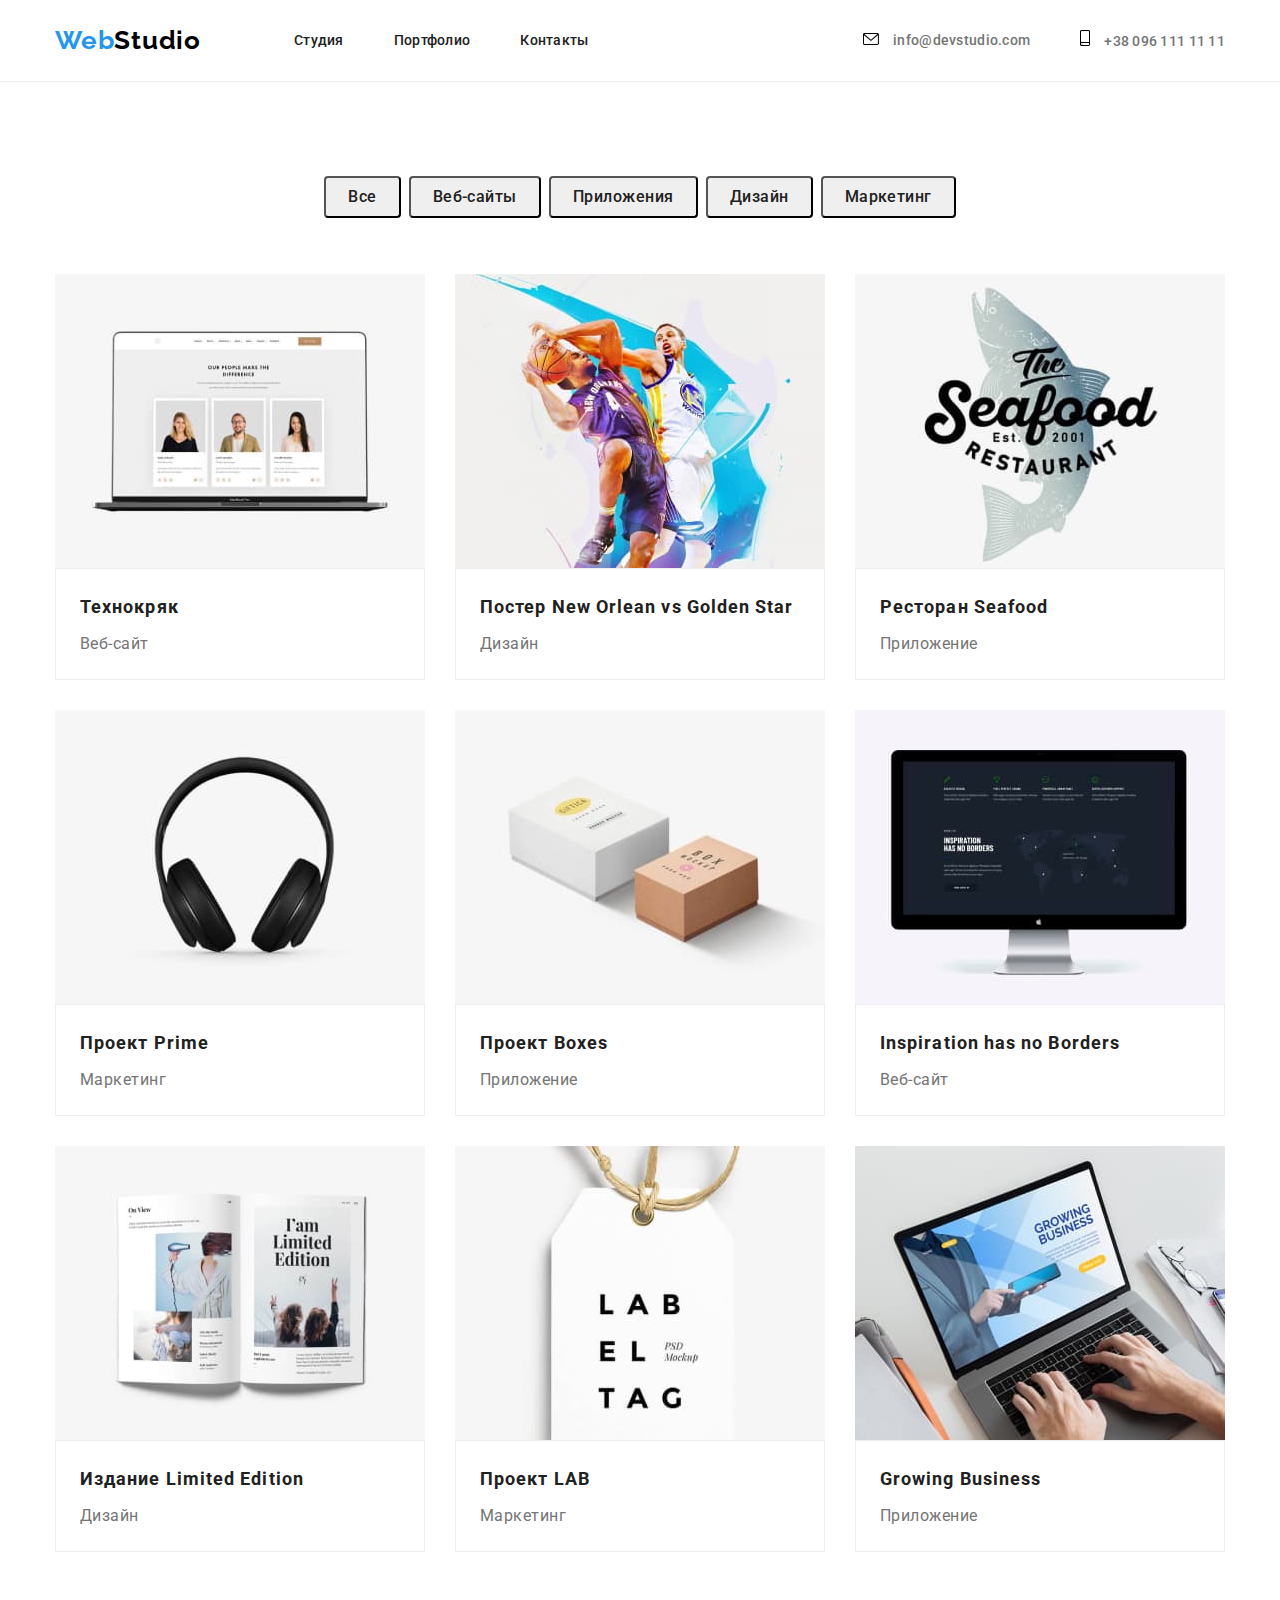
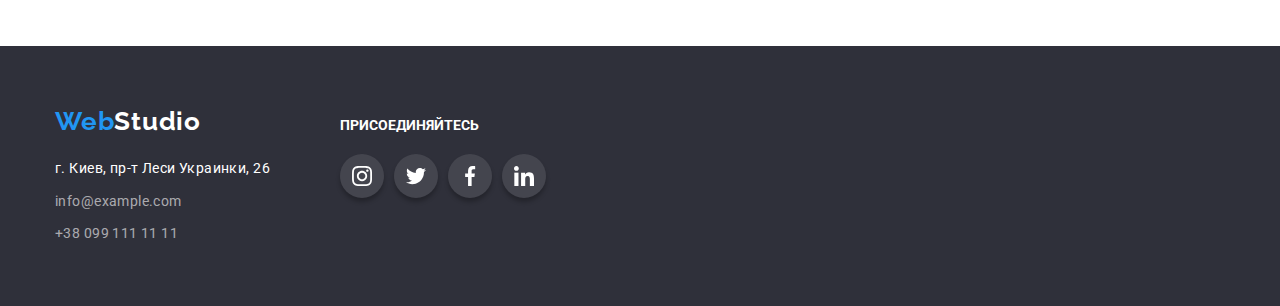
==== portfolio.html @ 536eae1a "hw" ====
<!DOCTYPE html>
<html lang="ru">
  <head>
    <meta charset="UTF-8" />
    <meta http-equiv="X-UA-Compatible" content="IE=edge" />
    <meta name="viewport" content="width=device-width, initial-scale=1.0" />
    <title>Портфолио</title>
    <link rel="preconnect" href="https://fonts.googleapis.com" />
    <link rel="preconnect" href="https://fonts.gstatic.com" crossorigin />
    <link
      href="https://fonts.googleapis.com/css2?family=Raleway:wght@700&family=Roboto:wght@400;500;700;900&display=swap"
      rel="stylesheet"
    />
    <link rel="stylesheet" href="https://cdn.jsdelivr.net/npm/modern-normalize@1.1.0/modern-normalize.min.css">
    <link rel="stylesheet" href="./css/styles.css" />
  </head>
  <body>
    <!--Шапка-->
    <header class="page-header">
      <div class="container page-header-container">
        <nav class="page-nav link">
         <a href="" lang="en" class="logo link"><span class="acsent-logo">Web</span>Studio</a> 
         <ul class="menu-list  list" > 
           <li class="menu-li">
             <a class="menu-link" href="./index.html">Студия</a>
           </li>
           <li class="menu-li">
             <a class="menu-link" href="./portfolio.html">Портфолио</a>
           </li>
           <li class="menu-li">
             <a class="menu-link" href="">Контакты</a>
           </li>
         </ul>
       </nav> 
       <ul class="list contacts-list">
         <li class="contacts-li">
          <svg class="contacts-icon"  width="16" height="12">
            <use href="./images/svg/sprite.svg#e-mail"></use>
          </svg>
         <a class="email link" href="mailto:info@devstudio.com">info@devstudio.com</a>
         </li>
         <li class="contacts-li">
          <svg class="contacts-icon"  width="10" height="16">
            <use href="./images/svg/sprite.svg#smartphone"></use>
          </svg>
         <a class="phone-number link"  href="tel:+380961111111">+38 096 111 11 11</a>
         </li>
       </ul>
       </div> 
    </header>
  
    <!-- Контент Портфолио-->
    <main>
            <section class="section">
        <div class="container">
            <h1 class="title-products">Портфолио компании</h1>
            <!--Конопки-->
          <ul class="all-button  list">
          <li  class="products-button-list">
            <button class="products-button" type="button">Все</button>
          </li>
          <li class="products-button-list">
            <button class="products-button" type="button">Веб-сайты</button>
          </li>
          <li class="products-button-list">
            <button class="products-button" type="button">Приложения</button>
          </li>
          <li class="products-button-list">
            <button class="products-button" type="button">Дизайн</button>
          </li>
          <li class="products-button-list">
            <button class="products-button" type="button">Маркетинг</button>
          </li>
        </ul> 

        <!-- Продукты компании-->
         <ul class="products-list  list">
          <li class="products-list-li">
            <a  class="link" href="">
              <img
                src="./images/companyportfol/technocrack.jpg"
                alt="На фото изображен открытый ноутбук"
                width="370"
                height="294"
              /> 
                <div class="products-dickription-list">
                <h2 class="products-title">Технокряк</h2>
                <p class="products-text">Веб-сайт</p>  
                </div>
            </a>
          </li>
          <li class="products-list-li ">
            <a  class="link" href="">
              <img
                src="./images/companyportfol/nbaposter.jpg"
                alt="На фото изображен баскетбольный постер"
                width="370"
                height="294"
              />
              <div class="products-dickription-list">
               <h2 class="products-title">Постер <span lang="en">New Orlean vs Golden Star </span></h2>
              <p class="products-text">Дизайн</p>  
              </div>
             
            </a>
          </li>
          <li class="products-list-li ">
            <a class="link" href="">
              <img
                src="./images/companyportfol/restoranseafood.jpg"
                alt="На фото изображен логотопи ресторана"
                width="370"
                height="294"
              />
              <div class="products-dickription-list"> 
               <h2 class="products-title">Ресторан <span lang="en">Seafood</span></h2>
            <p class="products-text">Приложение</p> 
              </div>
            </a>
          </li>
          <li class="products-list-li ">
            <a  class="link" href="">
              <img
                src="./images/companyportfol/projectprime.jpg"
                alt="На фото изображены накладные наушники"
                width="370"
                height="294"
              />
              <div class="products-dickription-list">
                <h2 class="products-title">Проект <span lang="en">Prime</span></h2>
                <p class="products-text">Маркетинг</p> 
              </div>
            </a>
          </li>
          <li class="products-list-li ">
            <a  class="link" href="">
              <img
                src="./images/companyportfol/projectbox.jpg"
                alt="На фото изображены две картонные коробки"
                width="370"
                height="294"
              />
              <div class="products-dickription-list">
                <h2 class="products-title">Проект <span lang="en">Boxes</span></h2>
                <p class="products-text">Приложение</p> 
              </div> 
            </a>
          </li>
          <li class="products-list-li ">
            <a  class="link" href="">
              <img
                src="./images/companyportfol/monitor.jpg"
                alt="На фото изображен компьютерный монитор"
                width="370"
                height="294"
              />
              <div class="products-dickription-list">
                <h2 class="products-title"><span lang="en">Inspiration has no Borders </span></h2>
                <p class="products-text">Веб-сайт</p>  
              </div>
            </a>
          </li>
          <li class="products-list-li ">
            <a  class="link" href="">
              <img
                src="./images/companyportfol/limitededition.jpg"
                alt="На фото изображен развернутый журнал"
                width="370"
                height="294"
              />
              <div class="products-dickription-list">
                <h2 class="products-title">Издание <span lang="en">Limited Edition</span></h2>
              <p class="products-text">Дизайн</p> 
              </div>
            </a>
          </li>
          <li class="products-list-li ">
            <a  class="link" href="">
              <img
                src="./images/companyportfol/projectlab.jpg"
                alt="На фото изображена торговая бирка"
                width="370"
                height="294"
              />
              <div class="products-dickription-list">
                <h2 class="products-title">Проект <span lang="en">LAB</span></h2>
                <p class="products-text">Маркетинг</p> 
              </div>
            </a>
          </li>
          <li class="products-list-li ">
            <a class="link" href="">
              <img
                src="./images/companyportfol/business.jpg"
                alt="НА фото изображен ноутбук"
                width="370"
                height="294"
              />
              <div class="products-dickription-list">
                <h2 class="products-title"><span lang="en">Growing Business</span></h2>
                <p class="products-text">Приложение</p> 
              </div>
            
            </a>
          </li>
        </ul>
      </div>    
      </section>  

    </main>
    <!-- Footer-->
    <footer class="page-footer link">
      <div class="container footer-container">
        <div class="footer-add-container">
         <a href="" lang="en" class="logo-footer link"
         ><span class="acsent-logo-footer">Web</span>Studio</a>
       <address class="footer-contacts link">
         <ul class="list footer-contacts-list" >
           <li class="footer-contacts-li">
             <a
               href="https://goo.gl/maps/eD5hpA3fQU3kGFGK7"
               target="_blank"
               rel="nooner "
               class="geo link"
               >г. Киев, пр-т Леси Украинки, 26</a
             >
           </li>
           <li class="footer-contacts-li">
             <a class="email-footer  link"  href="mailto:info@example.com">info@example.com</a>
           </li>
           <li class="footer-contacts-li">
             <a  class="phone-number-footer link" href="tel:+380991111111">+38 099 111 11 11</a>
           </li>
         </ul>
       </address>  
        </div>
       <div class="footer-logo">
        <h3 class="footer-social-title">ПРИСОЕДИНЯЙТЕСЬ</h3>
        <ul class="footer-icon-list list">
          <li class="footer-icon-li">
            <a href="" class="footer-icon-link">
              <svg class="footer-icon" width="20" height="20">
                <use href="./images/svg/sprite.svg#instagram"></use>
              </svg>
            </a>
          </li>
          <li class="footer-icon-li">
            <a href="" class="footer-icon-link">
              <svg class="footer-icon" width="20" height="20">
                <use href="./images/svg/sprite.svg#twitter" ></use>
              </svg>
            </a>
          </li>
          <li class="footer-icon-li">
            <a href="" class="footer-icon-link">
              <svg class="footer-icon" width="20" height="20">
                <use href="./images/svg/sprite.svg#facebook"></use>
              </svg>
            </a>
          </li>
          <li class="footer-icon-li">
            <a href="" class="footer-icon-link">
              <svg class="footer-icon" width="20" height="20">
                <use href="./images/svg/sprite.svg#linkedin"></use>
              </svg>
            </a>
          </li>
        </ul>
       </div>
       </div>
    </footer>
  </body>
</html>
---- css/styles.css ----
:root {
--primary-font: 'Roboto', sans-serif;
--secondary-font:'Raleway', sans-serif;
--headlines-color: #212121;
--primary-text-color: #757575;
--hover-background-color: #2196F3;
--hover-text-color: #2196F3;
--acsent-logo-color: #2196F3;
--primary-logo-color: #000000;
--hero-background-color: #2F303A;
--text-logo-footer: #ffffff;
--text-color-button-main: #ffffff;
--color-hero-title-h1-main: #ffffff;
--color--process-list-title: #21212121;
}

h1,h2,h3,h4,p {
    margin-top: 0;
    margin-bottom: 0;}

    ul,ol {
        margin-top: 0;
        margin-bottom: 0;
        padding-left: 0;
    }

    img {
        max-width: 100%;
        display: block;
    }

    button {
        cursor: pointer;
    }
.list {
    list-style: none;

}

.link  {
    text-decoration: none;
}

.section {
    padding-top: 94px;
    padding-bottom: 94px;
}

.container {
    width: 1200px;
    margin-left: auto;
    margin-right: auto;
    padding-left: 15px;
    padding-right: 15px;
}
body { 
    font-family: var(--primary-font);
    font-weight: 400;
}


/*=========================HEADER===================*/
.page-header {
    padding-top: 25px;
    padding-bottom: 25px;
    border-bottom:  1px solid #ECECEC;
}

.page-header-container {
    display: flex;
    align-items: center;
}


    .page-nav {
        display: flex;
        align-items: center;
    }

    .menu-list {
        display: flex;
        align-items: center;
    }

    .menu-li:not(:last-child) {
        margin-right: 50px;
    }


    

.logo {
    font-family: var(--secondary-font);
font-weight: 700;
font-size: 26px;
line-height: 1.19;
letter-spacing: 0.03em;
color:var(--primary-logo-color);
margin-right: 93px;
}

.acsent-logo {
    font-family: var(--secondary-font);
font-weight: 700;
font-size: 26px;
line-height: 1.19;
letter-spacing: 0.03em;
color: var(--acsent-logo-color);
}

.menu-link {
    text-decoration: none;
    font-weight: 500;
    font-size: 14px;
    line-height: 1.14;
    letter-spacing: 0.02em;
    color:var(--headlines-color);}
    
.menu-link:hover,
.menu-link:focus {
    color: var(--hover-text-color);
}

.contacts-list {
    display: flex;
    margin-left: auto;
    align-items: center;
    justify-content: center;
}

.contacts-li {
    align-items: center;
    justify-content: center;
}

.contacts-li:not(:last-child) {
margin-right: 50px;
} 

.contacts-li:hover .contacts-icon,
.contacts-li:focus .contacts-icon {
    fill: var(--acsent-logo-color);
}


.email {
font-family: var(--primary-font);
font-weight: 500;
font-size: 14px;
line-height: 1.14;
letter-spacing: 0.02em;
color: var(--primary-text-color);
}

.phone-number {
    font-family: var(--primary-font);
    font-weight: 500;
    font-size: 14px;
    line-height: 1.14;
    letter-spacing: 0.02em;
    color: var(--primary-text-color);
}

.contacts-icon {
    margin-right: 10px;
}

.email:hover,
.email:focus {
    color: var(--hover-text-color);
}
 .phone-number:hover,
 .phone-number:focus {
    color: var(--hover-text-color); 
 }

/*=========================HEADER=====================*/

/* ========================MAIN Studio===================*/
.hero {
    background-color:  var(--hero-background-color);
    text-align: center;
    padding-top: 200px;
    padding-bottom: 200px;
    background-image: linear-gradient(rgba(47, 48, 58, 0.4), rgba(47, 48, 58, 0.4)), url(../images/bg.jpg);
    background-size: cover;
    max-width: 1600px;
    margin: auto;
}

.hero-title{
 width: 696px;   
font-weight: 900;
font-size: 44px;
line-height: 1.36;
text-align: center;
letter-spacing: 0.06em;
text-transform: uppercase;
color: var(--color-hero-title-h1-main);
margin-left: auto;
margin-right: auto; 
margin-bottom: 30px;
}
.hero-button {
font-weight: 700;
font-size: 16px;
line-height: 1.875;
letter-spacing: 0.06em;
color: var(--text-color-button-main);
background-color: var(--hover-background-color);
border-radius: 4px;
cursor: pointer;
padding-top: 10px;
padding-right: 32px;
padding-bottom: 10px;
padding-left: 32px;
justify-content: center;
margin-left: auto;
margin-right: auto;
}


.work {
    padding-top: 0;
}

.work-container {
    display: flex;
    flex-wrap: wrap;
}

.hero-button:hover,
.hero-button:focus{
    background-color: var(--hover-background-color);
    color: var(--text-color-button-main);
    box-shadow: 0px 4px 4px rgba(0, 0, 0, 0.15);
    }

.work-process-title {
    visibility: hidden;
}
 .process-list-title {
    font-weight: 700;
    font-size: 14px;
    line-height: 1.14;
    letter-spacing: 0.03em;
    text-transform: uppercase;
    color: var(--headlines-color);
 }

 .process-text {
font-size: 14px;
line-height: 1.71;
letter-spacing: 0.03em;
color: var(--primary-text-color);
 }
 

.work-process-title {
    position: absolute; 
    width: 1px; 
    height: 1px; 
    margin: -1px; 
    border: 0; 
    padding: 0; 
    white-space: nowrap; 
    clip-path: inset(100%); 
    clip: rect(0 0 0 0); 
    overflow: hidden;
}


.work-process-div {
    display: flex;
    
}

.work-process-list {
    display: flex;
}



.process-list-title {
    margin-bottom: 10px;
}


.process-list:nth-child(1):before {
    content: '';
    background-image: url(../images/svg/antenna.svg);}

    .process-list:nth-child(2):before {
        content: '';
        background-image: url(../images/svg/clock.svg);}

        .process-list:nth-child(3):before {
            content: '';
            background-image: url(../images/svg/diagram.svg);}

            .process-list:nth-child(4):before {
                content: '';
                background-image: url(../images/svg/astronaut.svg);}

.process-list::before {
    content: '';
    height: 120px;
    width: 270px;
    background-color: 
    #F5F4FA ;
    background-repeat: no-repeat;
    background-position: center center;
    display: inline-block;
    margin-bottom: 30px;
}

.process-list:not(:last-child) {
margin-right: 30px;
}


.whatwedo-title {
    font-weight: 700;
    font-size: 36px;
    line-height: 1.16;
    text-align: center;
    letter-spacing: 0.03em;
    color: var(--headlines-color);
    margin-bottom: 50px;
    }
    


.work-list {
    display: flex;
    flex-wrap: wrap;
    gap: 30px;

}

.team {
    background-color: #F5F4FA;;
}


.team-list {
    display: flex;
    flex-wrap: wrap;
    gap: 30px;
}

.our-team {
font-weight: 700;
font-size: 36px;
line-height: 1.16;
text-align: center;
letter-spacing: 0.03em;
color: var(--headlines-color);
margin-bottom: 50px;
margin-left: auto;
margin-right: auto;
}

.team-member {
    flex-basis: calc((100% - 90px) / 4);
    box-shadow: 0px 1px 3px rgba(0, 0, 0, 0.12), 0px 1px 1px rgba(0, 0, 0, 0.14), 0px 2px 1px rgba(0, 0, 0, 0.2);
border-radius: 0px 0px 4px 4px;
}

.team-member-name {
    
    font-weight: 500;
    font-size: 16px;
    line-height: 1.1875;
    text-align: center;
    letter-spacing: 0.03em;
    color: var(--headlines-color);
    margin-bottom: 10px;

}

.team-member-div {
    padding-top: 30px;
    padding-bottom:30px;
    border: ;
}

.job-title {
font-weight: 400;
font-size: 16px;
line-height: 1.1875;
text-align: center;
letter-spacing: 0.03em;

color:var(--primary-text-color);
}

.social-icon-list {
    display: flex;
    justify-content: center;
    gap: 10px;
    margin-top: 16px;
}


.social-icon-list-link {
    display: flex;
    justify-content: center;
    align-items: center;
    width: 44px;
    height: 44px;
    border-radius: 50%;
}

.social-icon-list-icon {
    fill: #AFB1B8;
}

.social-icon-list-link:hover,
.social-icon-list-link:focus {
    background-color: #2196F3;}

.social-icon-list-link:hover .social-icon-list-icon,
.social-icon-list-link:focus .social-icon-list-icon {
    fill: #FFFFFF;
}


/* ======================Client=============================*/

.permanent-clients-title {
font-weight: 700;
font-size: 36px;
line-height: 1.16;
text-align: center;
letter-spacing: 0.03em;
color: var(--headlines-color);
margin-bottom: 50px;
}
.permanent-clients-list {
    display: flex;
    gap: 30px;
    justify-content: center;
}
.permanent-clients-link {
    display: flex;
    justify-content: space-between;
    align-items: center;
    width: 170px;
    height: 92px;
    border: 1px solid #AFB1B8;
    border-radius: 4px;
    justify-content: center;
    align-items: center;

}
.permanent-clients-icon {
    fill: #AFB1B8;
}

.permanent-clients-link:hover .permanent-clients-icon,
.permanent-clients-link:focus .permanent-clients-icon {
    fill: var(--acsent-logo-color);
}

.permanent-clients-link:hover,
.permanent-clients-link:focus {
    border: 1px solid var(--acsent-logo-color)
}



/*=========================/Client========================*/



/*==========================/MAIN STUDIO=====================*/
/*<============================MAIN PORTFOLIO=================*/

.protfolio-main-container {
    display: flex;
}

.portfolio-main-container {
    background-color: #E5E5E5;;
}

.all-button {
    display: flex;
    align-items: center;
    justify-content: center;
    margin-bottom: 56px;
}

.products-button {
    font-family: var(--primary-font);
    font-weight:  500;
    font-size: 16px;
    line-height: 1.625;
    letter-spacing: 0.03em;
    color: var(--headlines-color);
    cursor: pointer;
    border-radius: 4px;
    padding-top: 6px;
    padding-left: 22px;
    padding-bottom: 6px;
    padding-right: 22px;
}


.products-button-list:not(:last-child)  {
    margin-right: 8px;
}

.products-button:hover,
.products-button:focus {
color:var(--text-color-button-main) ;
background-color: var(--hover-background-color);
box-shadow: 0px 3px 1px rgba(0, 0, 0, 0.1), 0px 1px 2px rgba(0, 0, 0, 0.08), 0px 2px 2px rgba(0, 0, 0, 0.12);
}




.products-list {
    display: flex;
    flex-wrap: wrap;
    gap: 30px;
}

.products-list-li {
    flex-basis: calc((100% - 60px) / 3);
}


.products-dickription-list {
    padding-top: 20px;
    border: 1px solid #EEEEEE;
    padding-left: 24px;
    padding-right: 24px;
    padding-bottom: 20px;
}

.title-products {
    position: absolute; 
    width: 1px; 
    height: 1px; 
    margin: -1px; 
    border: 0; 
    padding: 0; 
    white-space: nowrap; 
    clip-path: inset(100%); 
    clip: rect(0 0 0 0); 
    overflow: hidden;
}

.products-text {
font-size: 16px;
line-height: 1.875;
letter-spacing: 0.03em;

color: var(--primary-text-color);
}

.products-title {
font-weight: 700;
font-size: 18px;
line-height: 2;
letter-spacing: 0.06em;
color: var(--headlines-color);
margin-bottom: 4px;
}

/*<=============================MAIN PORTFOLIO==================*/


/*==============================Footer========================*/

.page-footer {
    background-color: #2F303A;
    padding-top: 60px;
    padding-bottom: 60px;
}

.footer-container {
    display: flex;
}

.logo-footer {
    font-family: var(--secondary-font);
font-weight: 700;
font-size: 26px;
line-height: 1.19;
letter-spacing: 0.03em;
color: var(--text-logo-footer);
}

.footer-contacts {
    margin-top: 20px;
}

.acsent-logo-footer {
    font-family: var(--secondary-font);
font-weight: 700;
font-size: 26px;
line-height: 1.19;
letter-spacing: 0.03em;
color: var(--acsent-logo-color);
}

 .footer-contacts .geo {
font-style: normal;
    font-weight: 400;
font-size: 14px;
line-height: 1.7;
letter-spacing: 0.03em;
color: #FFFFFF;
}

.footer-contacts {
    font-style: normal;
}

.geo {
    margin-bottom: 9px;
}

.footer-contacts-list {
    display: flex;
    flex-direction: column;
}

.footer-contacts-li:not(:last-child) {
    margin-bottom: 9px;
}

.email-footer {
font-size: 14px;
line-height: 1.7;
letter-spacing: 0.03em;
color: rgba(255, 255, 255, 0.6);
margin-bottom: 9px;
}

.phone-number-footer {
font-size: 14px;
line-height: 1.7;
letter-spacing: 0.03em;
color: rgba(255, 255, 255, 0.6);
margin-bottom: 9px;  
}


.geo:hover,
.geo:focus{
    color: var(--hover-text-color);
}

.email-footer:hover,
.email-footer:focus {
    color: var(--hover-text-color);
}


.phone-number-footer:hover,
.phone-number-footer:focus {
    color: var(--hover-text-color);
}

.footer-social-title {
        font-weight: 700;
        font-size: 14px;
        line-height: 1.14;
        text-transform: uppercase;
        color: var(--text-logo-footer);
         margin-bottom: 20px;
}

.footer-logo {
    padding-top: 12px;
}
.footer-add-container {
    margin-right: 70px;
}

.footer-icon-list {
    display: flex;
    justify-content: center;
    gap: 10px;
}

.footer-icon-link {
    display: flex;
    justify-content: center;
    align-items: center;
    width: 44px;
    height: 44px;
    border-radius: 50%;
    background: rgba(255, 255, 255, 0.1);
box-shadow: 0px 4px 4px rgba(0, 0, 0, 0.25);
}

.footer-icon {
    fill: var(--text-color-button-main);
}


.footer-icon-link:hover .footer-icon,
.footer-icon-link:focus .footer-icon {
    fill: var(--text-logo-footer);
}


.footer-icon-link:hover,
.footer-icon-link:focus {
    background-color: var(--acsent-logo-color);
}








/*==============================Footer========================*/
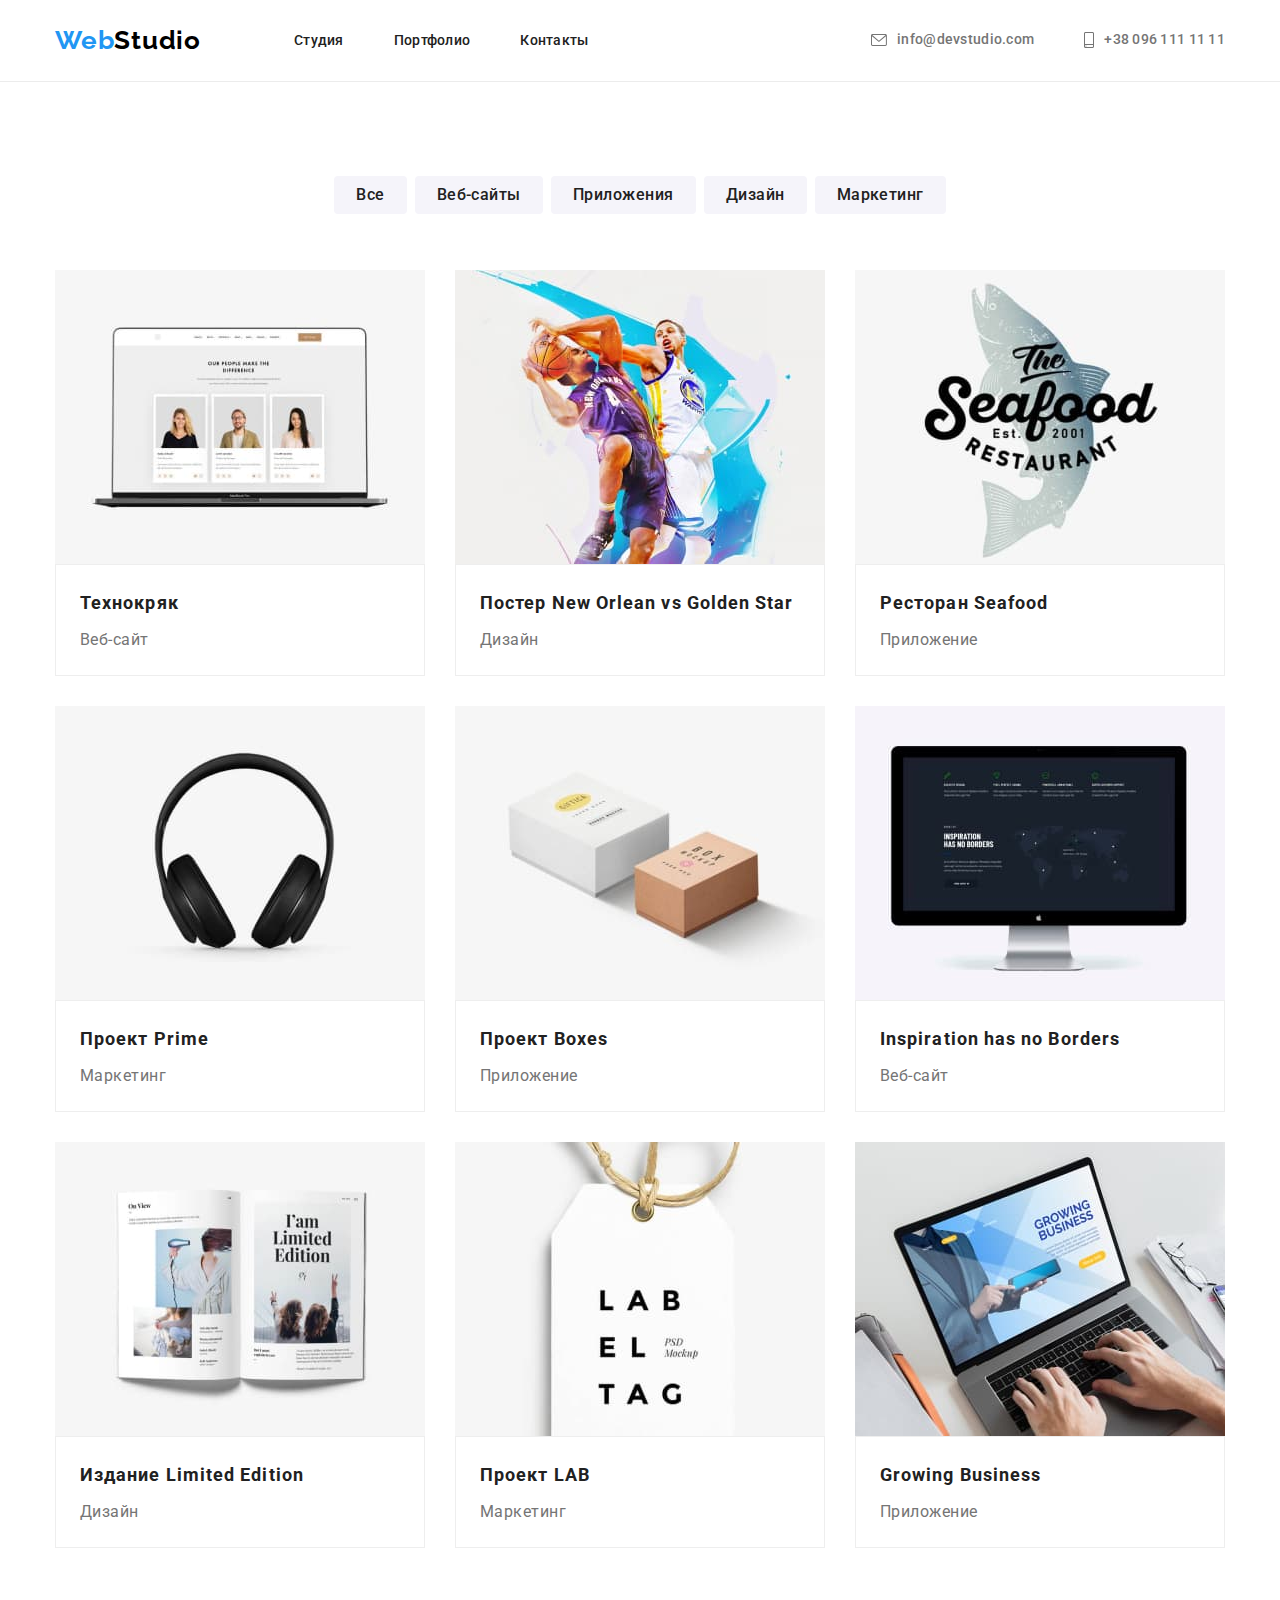
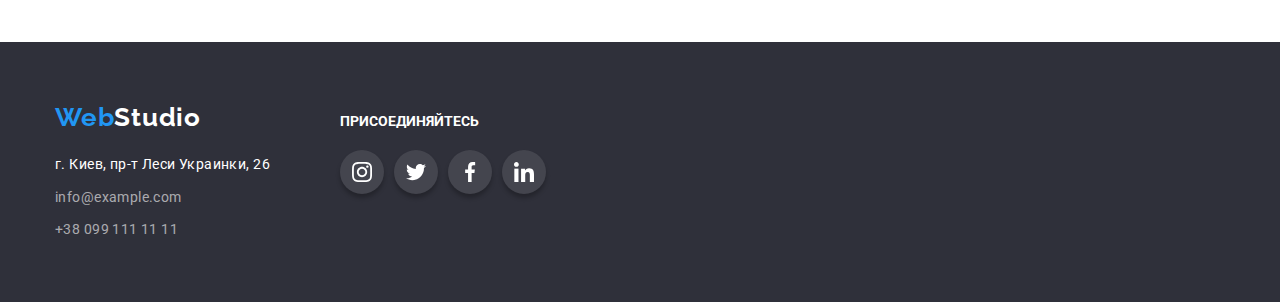
==== commit 36ad44fc: "fixed mistake" ====
--- a/portfolio.html
+++ b/portfolio.html
@@ -34,16 +34,19 @@
        </nav> 
        <ul class="list contacts-list">
          <li class="contacts-li">
-          <svg class="contacts-icon"  width="16" height="12">
+          
+         <a class="email link" href="mailto:info@devstudio.com"><svg class="contacts-icon"  width="16" height="12">
             <use href="./images/svg/sprite.svg#e-mail"></use>
-          </svg>
-         <a class="email link" href="mailto:info@devstudio.com">info@devstudio.com</a>
+          </svg> info@devstudio.com</a>
          </li>
          <li class="contacts-li">
+        
+         <a class="phone-number link"  href="tel:+380961111111">
           <svg class="contacts-icon"  width="10" height="16">
             <use href="./images/svg/sprite.svg#smartphone"></use>
           </svg>
-         <a class="phone-number link"  href="tel:+380961111111">+38 096 111 11 11</a>
+          +38 096 111 11 11
+         </a>
          </li>
        </ul>
        </div> 
@@ -76,7 +79,7 @@
         <!-- Продукты компании-->
          <ul class="products-list  list">
           <li class="products-list-li">
-            <a  class="link" href="">
+            <a  class="products-list-link link" href="">
               <img
                 src="./images/companyportfol/technocrack.jpg"
                 alt="На фото изображен открытый ноутбук"
@@ -268,6 +271,7 @@
         </ul>
        </div>
        </div>
+      
     </footer>
   </body>
 </html>
--- a/css/styles.css
+++ b/css/styles.css
@@ -144,6 +144,8 @@
 
 
 .email {
+    display: flex;
+    align-items: center;
 font-family: var(--primary-font);
 font-weight: 500;
 font-size: 14px;
@@ -153,6 +155,8 @@
 }
 
 .phone-number {
+    display: flex;
+    align-items: center;
     font-family: var(--primary-font);
     font-weight: 500;
     font-size: 14px;
@@ -163,6 +167,8 @@
 
 .contacts-icon {
     margin-right: 10px;
+    fill: 
+    #757575;
 }
 
 .email:hover,
@@ -185,6 +191,8 @@
     background-image: linear-gradient(rgba(47, 48, 58, 0.4), rgba(47, 48, 58, 0.4)), url(../images/bg.jpg);
     background-size: cover;
     max-width: 1600px;
+    background-position: center;
+    background-repeat: no-repeat;
     margin: auto;
 }
 
@@ -279,6 +287,15 @@
     display: flex;
 }
 
+.icon-container {
+    display: flex;
+    justify-content: center;
+    align-items: center;
+    background-color: #F5F4FA;;
+    height: 120px;
+    margin-bottom: 30px;
+}
+
 
 
 .process-list-title {
@@ -286,33 +303,6 @@
 }
 
 
-.process-list:nth-child(1):before {
-    content: '';
-    background-image: url(../images/svg/antenna.svg);}
-
-    .process-list:nth-child(2):before {
-        content: '';
-        background-image: url(../images/svg/clock.svg);}
-
-        .process-list:nth-child(3):before {
-            content: '';
-            background-image: url(../images/svg/diagram.svg);}
-
-            .process-list:nth-child(4):before {
-                content: '';
-                background-image: url(../images/svg/astronaut.svg);}
-
-.process-list::before {
-    content: '';
-    height: 120px;
-    width: 270px;
-    background-color: 
-    #F5F4FA ;
-    background-repeat: no-repeat;
-    background-position: center center;
-    display: inline-block;
-    margin-bottom: 30px;
-}
 
 .process-list:not(:last-child) {
 margin-right: 30px;
@@ -365,6 +355,7 @@
     flex-basis: calc((100% - 90px) / 4);
     box-shadow: 0px 1px 3px rgba(0, 0, 0, 0.12), 0px 1px 1px rgba(0, 0, 0, 0.14), 0px 2px 1px rgba(0, 0, 0, 0.2);
 border-radius: 0px 0px 4px 4px;
+background-color: #FFFFFF;
 }
 
 .team-member-name {
@@ -500,11 +491,13 @@
     letter-spacing: 0.03em;
     color: var(--headlines-color);
     cursor: pointer;
+    border: transparent;
     border-radius: 4px;
     padding-top: 6px;
     padding-left: 22px;
     padding-bottom: 6px;
     padding-right: 22px;
+    background-color: #F5F4FA;;
 }
 
 
@@ -571,6 +564,12 @@
 margin-bottom: 4px;
 }
 
+
+.products-list-li:hover, 
+.products-list-li:focus {
+    box-shadow: 0px 1px 1px rgba(0, 0, 0, 0.12), 0px 4px 4px rgba(0, 0, 0, 0.06), 1px 4px 6px rgba(0, 0, 0, 0.16);
+}
+
 /*<=============================MAIN PORTFOLIO==================*/
 
 
@@ -584,6 +583,7 @@
 
 .footer-container {
     display: flex;
+    align-items: baseline;
 }
 
 .logo-footer {
@@ -676,9 +676,7 @@
          margin-bottom: 20px;
 }
 
-.footer-logo {
-    padding-top: 12px;
-}
+
 .footer-add-container {
     margin-right: 70px;
 }
